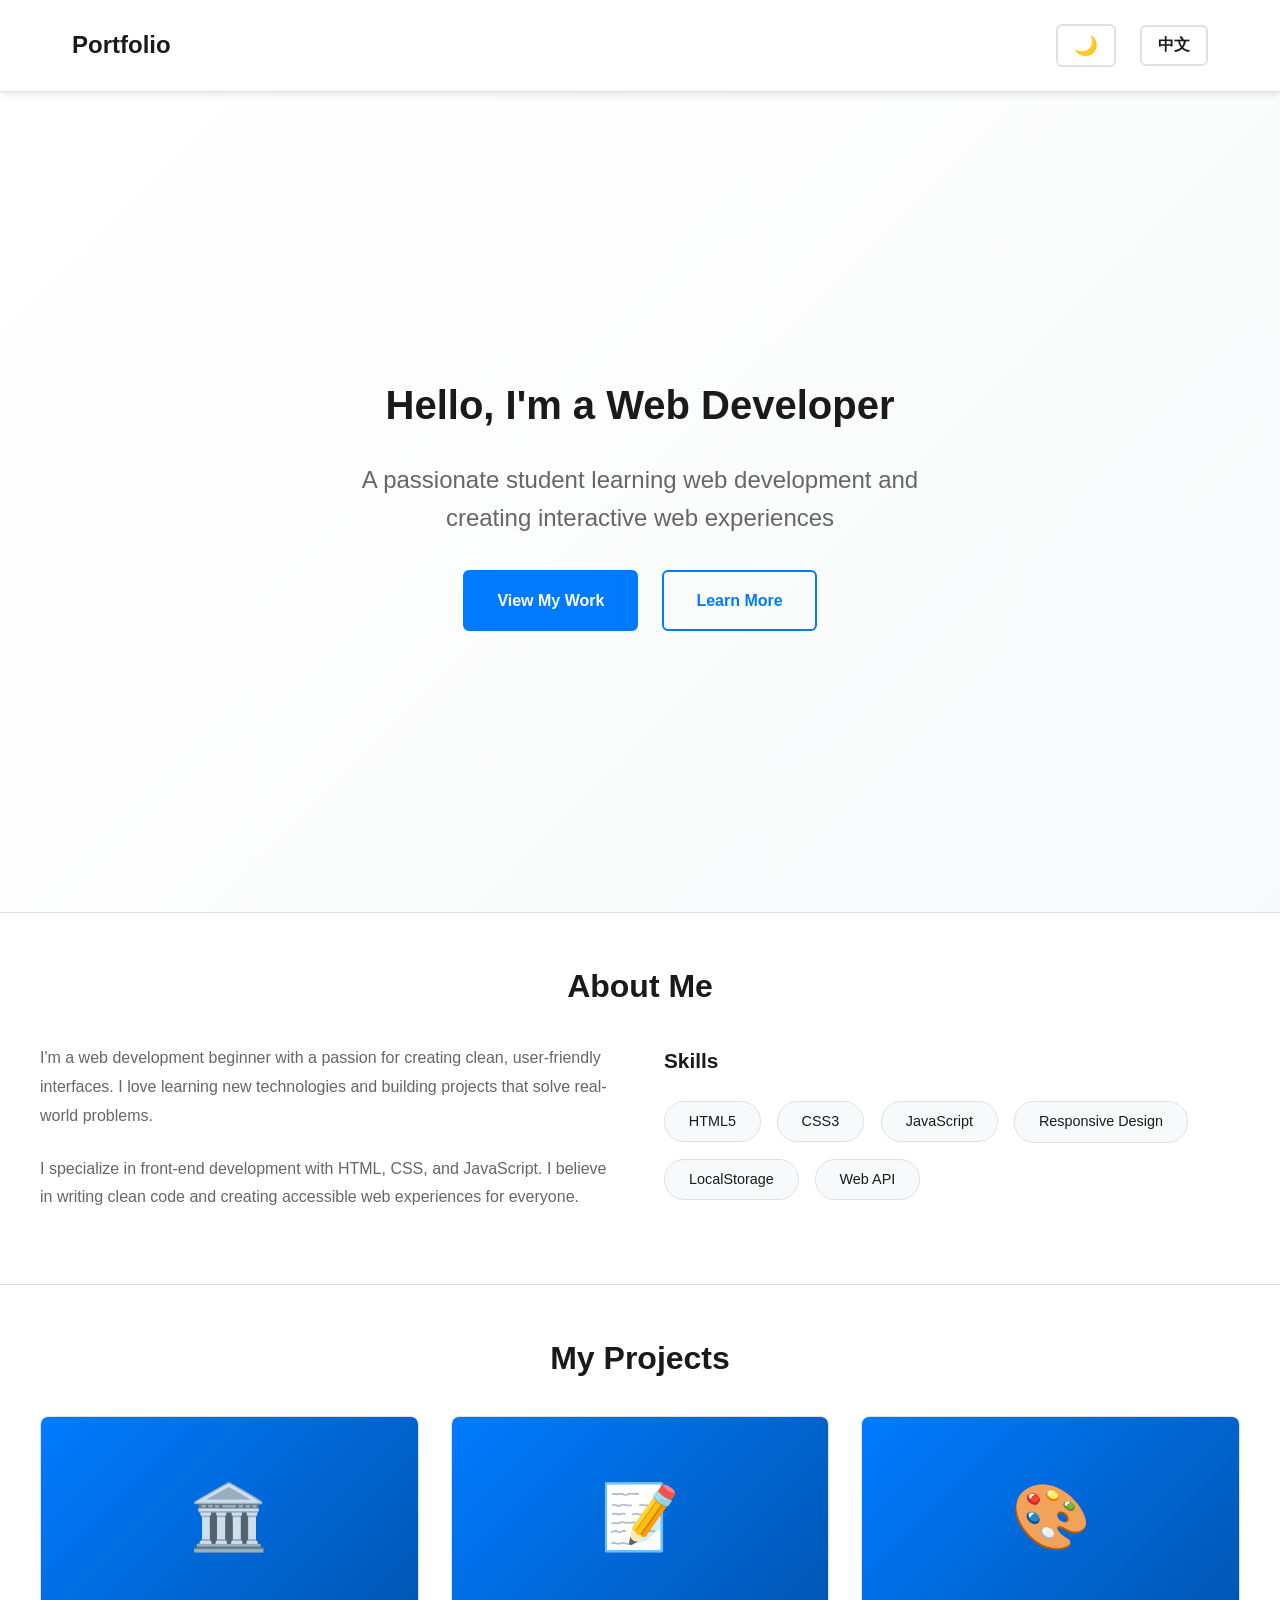
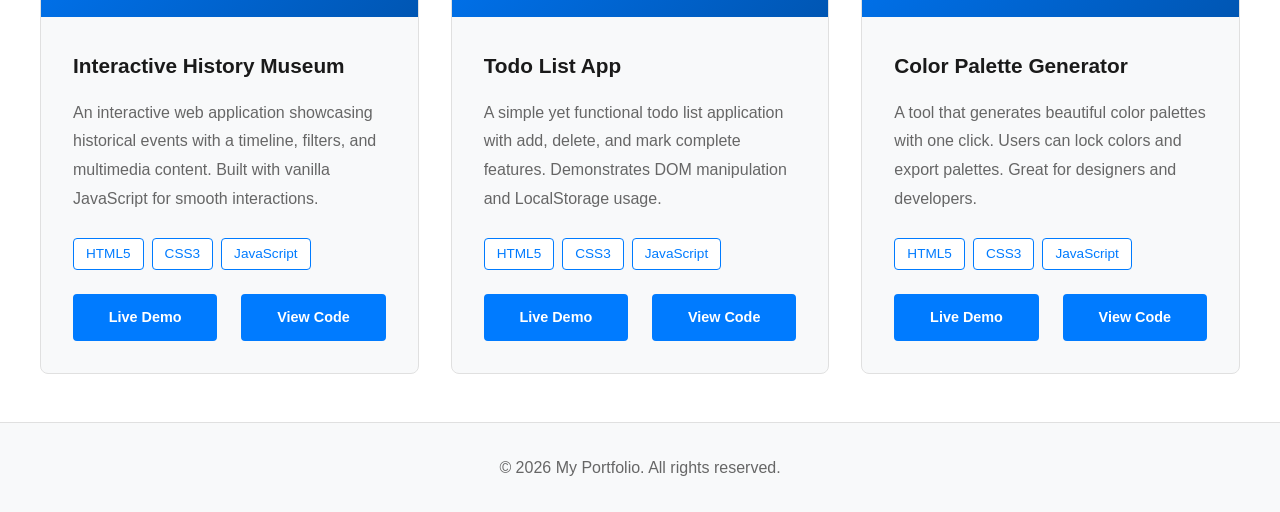
==== index.html @ 916e052d "Replace 'Get In Touch' with 'Learn More' and update copyright year" ====
<!DOCTYPE html>
<html lang="en">
<head>
    <meta charset="UTF-8">
    <meta name="viewport" content="width=device-width, initial-scale=1.0">
    <title>My Portfolio</title>
    <link rel="stylesheet" href="style.css">
</head>
<body>
    <!-- Navigation Bar -->
    <nav class="navbar">
        <div class="nav-container">
            <div class="nav-logo">
                <a href="#home">Portfolio</a>
            </div>
            <div class="nav-controls">
                <button class="theme-toggle" id="themeToggle" aria-label="Toggle theme">
                    <span class="theme-icon">🌙</span>
                </button>
                <button class="language-toggle" id="languageToggle" aria-label="Toggle language">
                    <span class="lang-text">中文</span>
                </button>
            </div>
        </div>
    </nav>

    <!-- Main Content -->
    <main>
        <!-- Hero Section -->
        <section id="home" class="hero">
            <div class="hero-content">
                <h1 data-en="Hello, I'm a Web Developer" data-zh="你好，我是網頁開發者">Hello, I'm a Web Developer</h1>
                <p data-en="A passionate student learning web development and creating interactive web experiences" data-zh="一位熱情的學生，正在學習網頁開發並創建互動式網站體驗">A passionate student learning web development and creating interactive web experiences</p>
                <div class="cta-buttons">
                    <a href="#projects" class="btn btn-primary" data-en="View My Work" data-zh="查看我的作品">View My Work</a>
                    <a href="#about" class="btn btn-secondary" data-en="Learn More" data-zh="了解更多">Learn More</a>
                </div>
            </div>
        </section>

        <!-- About Me Section -->
        <section id="about" class="section about">
            <div class="container">
                <h2 data-en="About Me" data-zh="關於我">About Me</h2>
                <div class="about-content">
                    <div class="about-text">
                        <p data-en="I'm a web development beginner with a passion for creating clean, user-friendly interfaces. I love learning new technologies and building projects that solve real-world problems." data-zh="我是一位網頁開發初學者，對創建簡潔、用戶友好的界面充滿熱情。我喜歡學習新技術並構建解決現實問題的項目。">I'm a web development beginner with a passion for creating clean, user-friendly interfaces. I love learning new technologies and building projects that solve real-world problems.</p>
                        <p data-en="I specialize in front-end development with HTML, CSS, and JavaScript. I believe in writing clean code and creating accessible web experiences for everyone." data-zh="我專門從事 HTML、CSS 和 JavaScript 的前端開發。我相信編寫簡潔的代碼並為每個人創建可訪問的網絡體驗。">I specialize in front-end development with HTML, CSS, and JavaScript. I believe in writing clean code and creating accessible web experiences for everyone.</p>
                    </div>
                    <div class="skills">
                        <h3 data-en="Skills" data-zh="技能">Skills</h3>
                        <div class="skill-list">
                            <span class="skill-tag">HTML5</span>
                            <span class="skill-tag">CSS3</span>
                            <span class="skill-tag">JavaScript</span>
                            <span class="skill-tag">Responsive Design</span>
                            <span class="skill-tag">LocalStorage</span>
                            <span class="skill-tag">Web API</span>
                        </div>
                    </div>
                </div>
            </div>
        </section>

        <!-- Projects Section -->
        <section id="projects" class="section projects">
            <div class="container">
                <h2 data-en="My Projects" data-zh="我的項目">My Projects</h2>
                <div class="projects-grid">
                    <!-- Project 1 -->
                    <div class="project-card">
                        <div class="project-image">
                            <div class="placeholder-image">🏛️</div>
                        </div>
                        <div class="project-info">
                            <h3 data-en="Interactive History Museum" data-zh="互動歷史博物館">Interactive History Museum</h3>
                            <p data-en="An interactive web application showcasing historical events with a timeline, filters, and multimedia content. Built with vanilla JavaScript for smooth interactions." data-zh="一個互動式網絡應用程序，展示歷史事件、時間軸、過濾器和多媒體內容。使用原生 JavaScript 構建以實現流暢的交互。">An interactive web application showcasing historical events with a timeline, filters, and multimedia content. Built with vanilla JavaScript for smooth interactions.</p>
                            <div class="project-tech">
                                <span>HTML5</span>
                                <span>CSS3</span>
                                <span>JavaScript</span>
                            </div>
                            <div class="project-links">
                                <a href="#" class="project-link" data-en="Live Demo" data-zh="實時演示">Live Demo</a>
                                <a href="#" class="project-link" data-en="View Code" data-zh="查看代碼">View Code</a>
                            </div>
                        </div>
                    </div>

                    <!-- Project 2 -->
                    <div class="project-card">
                        <div class="project-image">
                            <div class="placeholder-image">📝</div>
                        </div>
                        <div class="project-info">
                            <h3 data-en="Todo List App" data-zh="待辦清單應用">Todo List App</h3>
                            <p data-en="A simple yet functional todo list application with add, delete, and mark complete features. Demonstrates DOM manipulation and LocalStorage usage." data-zh="一個簡單但功能齊全的待辦清單應用程序，具有添加、刪除和標記完成功能。展示 DOM 操作和 LocalStorage 的使用。">A simple yet functional todo list application with add, delete, and mark complete features. Demonstrates DOM manipulation and LocalStorage usage.</p>
                            <div class="project-tech">
                                <span>HTML5</span>
                                <span>CSS3</span>
                                <span>JavaScript</span>
                            </div>
                            <div class="project-links">
                                <a href="#" class="project-link" data-en="Live Demo" data-zh="實時演示">Live Demo</a>
                                <a href="#" class="project-link" data-en="View Code" data-zh="查看代碼">View Code</a>
                            </div>
                        </div>
                    </div>

                    <!-- Project 3 -->
                    <div class="project-card">
                        <div class="project-image">
                            <div class="placeholder-image">🎨</div>
                        </div>
                        <div class="project-info">
                            <h3 data-en="Color Palette Generator" data-zh="配色調色板生成器">Color Palette Generator</h3>
                            <p data-en="A tool that generates beautiful color palettes with one click. Users can lock colors and export palettes. Great for designers and developers." data-zh="一款一鍵生成美麗配色調色板的工具。用戶可以鎖定顏色並導出調色板。適合設計師和開發人員使用。">A tool that generates beautiful color palettes with one click. Users can lock colors and export palettes. Great for designers and developers.</p>
                            <div class="project-tech">
                                <span>HTML5</span>
                                <span>CSS3</span>
                                <span>JavaScript</span>
                            </div>
                            <div class="project-links">
                                <a href="#" class="project-link" data-en="Live Demo" data-zh="實時演示">Live Demo</a>
                                <a href="#" class="project-link" data-en="View Code" data-zh="查看代碼">View Code</a>
                            </div>
                        </div>
                    </div>
                </div>
            </div>
        </section>
    </main>

    <!-- Footer -->
    <footer class="footer">
        <div class="container">
            <p id="copyright" data-en="© 2026 My Portfolio. All rights reserved." data-zh="© 2026 我的作品集。版權所有。">© 2026 My Portfolio. All rights reserved.</p>
        </div>
    </footer>

    <script src="script.js"></script>
</body>
</html>
---- style.css ----
/* ===========================
   CSS Variables & Root Styling
   =========================== */

:root {
    /* Light Theme Colors */
    --bg-color: #ffffff;
    --text-color: #1a1a1a;
    --text-secondary: #666666;
    --border-color: #e0e0e0;
    --accent-color: #007bff;
    --accent-hover: #0056b3;
    --card-bg: #f8f9fa;
    --shadow: 0 2px 8px rgba(0, 0, 0, 0.1);
    
    /* Spacing */
    --spacing-xs: 0.5rem;
    --spacing-sm: 1rem;
    --spacing-md: 1.5rem;
    --spacing-lg: 2rem;
    --spacing-xl: 3rem;
    
    /* Typography */
    --font-family: 'Segoe UI', Tahoma, Geneva, Verdana, sans-serif;
    --font-size-base: 1rem;
    --font-size-large: 1.5rem;
    --font-size-xl: 2.5rem;
    
    /* Transitions */
    --transition: all 0.3s ease;
}

/* Dark Theme */
body.dark-theme {
    --bg-color: #1a1a1a;
    --text-color: #ffffff;
    --text-secondary: #b0b0b0;
    --border-color: #333333;
    --card-bg: #2d2d2d;
    --shadow: 0 2px 8px rgba(0, 0, 0, 0.3);
}

/* ===========================
   Global Styles
   =========================== */

* {
    margin: 0;
    padding: 0;
    box-sizing: border-box;
}

html {
    scroll-behavior: smooth;
}

body {
    font-family: var(--font-family);
    background-color: var(--bg-color);
    color: var(--text-color);
    line-height: 1.6;
    transition: var(--transition);
}

/* ===========================
   Navigation Bar
   =========================== */

.navbar {
    position: sticky;
    top: 0;
    background-color: var(--bg-color);
    border-bottom: 1px solid var(--border-color);
    z-index: 1000;
    transition: var(--transition);
    box-shadow: var(--shadow);
}

.nav-container {
    max-width: 1200px;
    margin: 0 auto;
    padding: var(--spacing-md) var(--spacing-lg);
    display: flex;
    justify-content: space-between;
    align-items: center;
}

.nav-logo a {
    font-size: var(--font-size-large);
    font-weight: 700;
    color: var(--text-color);
    text-decoration: none;
    transition: var(--transition);
}

.nav-logo a:hover {
    color: var(--accent-color);
}

.nav-controls {
    display: flex;
    gap: var(--spacing-md);
    align-items: center;
}

.theme-toggle,
.language-toggle {
    background: none;
    border: 2px solid var(--border-color);
    color: var(--text-color);
    padding: var(--spacing-xs) var(--spacing-sm);
    border-radius: 6px;
    cursor: pointer;
    font-size: 1.2rem;
    transition: var(--transition);
    display: flex;
    align-items: center;
    justify-content: center;
}

.theme-toggle:hover,
.language-toggle:hover {
    background-color: var(--card-bg);
    border-color: var(--accent-color);
}

.lang-text {
    font-size: var(--font-size-base);
    font-weight: 600;
}

/* ===========================
   Hero Section
   =========================== */

.hero {
    min-height: calc(100vh - 80px);
    display: flex;
    align-items: center;
    justify-content: center;
    padding: var(--spacing-xl);
    text-align: center;
    background: linear-gradient(135deg, var(--bg-color) 0%, var(--card-bg) 100%);
}

.hero-content h1 {
    font-size: var(--font-size-xl);
    margin-bottom: var(--spacing-md);
    color: var(--text-color);
}

.hero-content p {
    font-size: var(--font-size-large);
    color: var(--text-secondary);
    margin-bottom: var(--spacing-lg);
    max-width: 600px;
    margin-left: auto;
    margin-right: auto;
}

.cta-buttons {
    display: flex;
    gap: var(--spacing-md);
    justify-content: center;
    flex-wrap: wrap;
}

/* ===========================
   Buttons
   =========================== */

.btn {
    padding: var(--spacing-sm) var(--spacing-lg);
    border: 2px solid var(--accent-color);
    border-radius: 6px;
    font-size: var(--font-size-base);
    font-weight: 600;
    text-decoration: none;
    cursor: pointer;
    transition: var(--transition);
    display: inline-block;
    text-align: center;
}

.btn-primary {
    background-color: var(--accent-color);
    color: white;
}

.btn-primary:hover {
    background-color: var(--accent-hover);
    border-color: var(--accent-hover);
    transform: translateY(-2px);
    box-shadow: var(--shadow);
}

.btn-secondary {
    background-color: transparent;
    color: var(--accent-color);
}

.btn-secondary:hover {
    background-color: var(--accent-color);
    color: white;
    transform: translateY(-2px);
    box-shadow: var(--shadow);
}

/* ===========================
   Sections & Container
   =========================== */

.section {
    padding: var(--spacing-xl) var(--spacing-lg);
    border-top: 1px solid var(--border-color);
}

.container {
    max-width: 1200px;
    margin: 0 auto;
}

.section h2 {
    font-size: 2rem;
    margin-bottom: var(--spacing-lg);
    text-align: center;
    color: var(--text-color);
}

/* ===========================
   About Section
   =========================== */

.about-content {
    display: grid;
    grid-template-columns: 1fr 1fr;
    gap: var(--spacing-xl);
    align-items: start;
}

.about-text p {
    color: var(--text-secondary);
    margin-bottom: var(--spacing-md);
    line-height: 1.8;
}

.skills h3 {
    font-size: 1.3rem;
    margin-bottom: var(--spacing-md);
    color: var(--text-color);
}

.skill-list {
    display: flex;
    flex-wrap: wrap;
    gap: var(--spacing-sm);
}

.skill-tag {
    background-color: var(--card-bg);
    color: var(--text-color);
    padding: var(--spacing-xs) var(--spacing-md);
    border-radius: 20px;
    border: 1px solid var(--border-color);
    font-size: 0.9rem;
    font-weight: 500;
    transition: var(--transition);
}

.skill-tag:hover {
    background-color: var(--accent-color);
    color: white;
    border-color: var(--accent-color);
}

/* ===========================
   Projects Section
   =========================== */

.projects-grid {
    display: grid;
    grid-template-columns: repeat(auto-fit, minmax(300px, 1fr));
    gap: var(--spacing-lg);
}

.project-card {
    background-color: var(--card-bg);
    border: 1px solid var(--border-color);
    border-radius: 8px;
    overflow: hidden;
    transition: var(--transition);
    display: flex;
    flex-direction: column;
    height: 100%;
}

.project-card:hover {
    transform: translateY(-8px);
    box-shadow: var(--shadow);
    border-color: var(--accent-color);
}

.project-image {
    width: 100%;
    height: 200px;
    background: linear-gradient(135deg, var(--accent-color) 0%, var(--accent-hover) 100%);
    display: flex;
    align-items: center;
    justify-content: center;
}

.placeholder-image {
    font-size: 4rem;
}

.project-info {
    padding: var(--spacing-lg);
    display: flex;
    flex-direction: column;
    flex: 1;
}

.project-info h3 {
    font-size: 1.3rem;
    margin-bottom: var(--spacing-sm);
    color: var(--text-color);
}

.project-info p {
    color: var(--text-secondary);
    margin-bottom: var(--spacing-md);
    flex: 1;
    line-height: 1.8;
}

.project-tech {
    display: flex;
    gap: var(--spacing-xs);
    margin-bottom: var(--spacing-md);
    flex-wrap: wrap;
}

.project-tech span {
    background-color: var(--bg-color);
    color: var(--accent-color);
    padding: 4px 12px;
    border-radius: 4px;
    font-size: 0.85rem;
    border: 1px solid var(--accent-color);
}

.project-links {
    display: flex;
    gap: var(--spacing-md);
    margin-top: auto;
}

.project-link {
    flex: 1;
    padding: 10px;
    text-align: center;
    background-color: var(--accent-color);
    color: white;
    text-decoration: none;
    border-radius: 4px;
    font-size: 0.9rem;
    font-weight: 600;
    transition: var(--transition);
    border: 2px solid var(--accent-color);
}

.project-link:hover {
    background-color: var(--accent-hover);
    border-color: var(--accent-hover);
}

/* ===========================
   Contact Section
   =========================== */

.contact-intro {
    text-align: center;
    color: var(--text-secondary);
    margin-bottom: var(--spacing-lg);
    font-size: 1.1rem;
}

.contact-form {
    max-width: 600px;
    margin: 0 auto var(--spacing-xl);
    background-color: var(--card-bg);
    padding: var(--spacing-lg);
    border-radius: 8px;
    border: 1px solid var(--border-color);
}

.form-group {
    margin-bottom: var(--spacing-md);
}

.form-group label {
    display: block;
    margin-bottom: var(--spacing-xs);
    font-weight: 600;
    color: var(--text-color);
}

.form-group input,
.form-group textarea {
    width: 100%;
    padding: var(--spacing-sm);
    border: 1px solid var(--border-color);
    border-radius: 4px;
    background-color: var(--bg-color);
    color: var(--text-color);
    font-family: var(--font-family);
    font-size: var(--font-size-base);
    transition: var(--transition);
}

.form-group input:focus,
.form-group textarea:focus {
    outline: none;
    border-color: var(--accent-color);
    box-shadow: 0 0 0 3px rgba(0, 123, 255, 0.25);
}

.contact-form button {
    width: 100%;
}

.social-links {
    text-align: center;
    margin-top: var(--spacing-lg);
}

.social-links p {
    color: var(--text-secondary);
    margin-bottom: var(--spacing-md);
}

.socials {
    display: flex;
    gap: var(--spacing-md);
    justify-content: center;
    flex-wrap: wrap;
}

.social-link {
    padding: var(--spacing-xs) var(--spacing-md);
    background-color: var(--card-bg);
    color: var(--accent-color);
    text-decoration: none;
    border-radius: 4px;
    border: 2px solid var(--accent-color);
    font-weight: 600;
    transition: var(--transition);
}

.social-link:hover {
    background-color: var(--accent-color);
    color: white;
}

/* ===========================
   Footer
   =========================== */

.footer {
    background-color: var(--card-bg);
    border-top: 1px solid var(--border-color);
    padding: var(--spacing-lg);
    text-align: center;
    color: var(--text-secondary);
}

/* ===========================
   Responsive Design
   =========================== */

@media (max-width: 768px) {
    .nav-container {
        padding: var(--spacing-md);
    }

    .hero-content h1 {
        font-size: 2rem;
    }

    .hero-content p {
        font-size: 1.1rem;
    }

    .about-content {
        grid-template-columns: 1fr;
        gap: var(--spacing-lg);
    }

    .cta-buttons {
        flex-direction: column;
        align-items: center;
    }

    .cta-buttons a {
        width: 100%;
        max-width: 300px;
    }

    .project-links {
        flex-direction: column;
    }

    .socials {
        gap: var(--spacing-sm);
    }

    .section h2 {
        font-size: 1.8rem;
    }
}

@media (max-width: 480px) {
    :root {
        --spacing-lg: 1.5rem;
        --spacing-xl: 2rem;
        --font-size-xl: 1.8rem;
    }

    .nav-container {
        flex-wrap: wrap;
        gap: var(--spacing-md);
    }

    .nav-logo {
        width: 100%;
    }

    .nav-controls {
        width: 100%;
        justify-content: space-between;
    }

    .hero {
        min-height: auto;
        padding: var(--spacing-lg) var(--spacing-md);
    }

    .hero-content h1 {
        font-size: 1.5rem;
    }

    .skill-list {
        justify-content: center;
    }

    .projects-grid {
        grid-template-columns: 1fr;
    }

    .contact-form {
        padding: var(--spacing-md);
    }
}

/* ===========================
   Animations
   =========================== */

@keyframes fadeIn {
    from {
        opacity: 0;
        transform: translateY(20px);
    }
    to {
        opacity: 1;
        transform: translateY(0);
    }
}

.project-card,
.skill-tag {
    animation: fadeIn 0.5s ease forwards;
}

.project-card:nth-child(1) { animation-delay: 0.1s; }
.project-card:nth-child(2) { animation-delay: 0.2s; }
.project-card:nth-child(3) { animation-delay: 0.3s; }
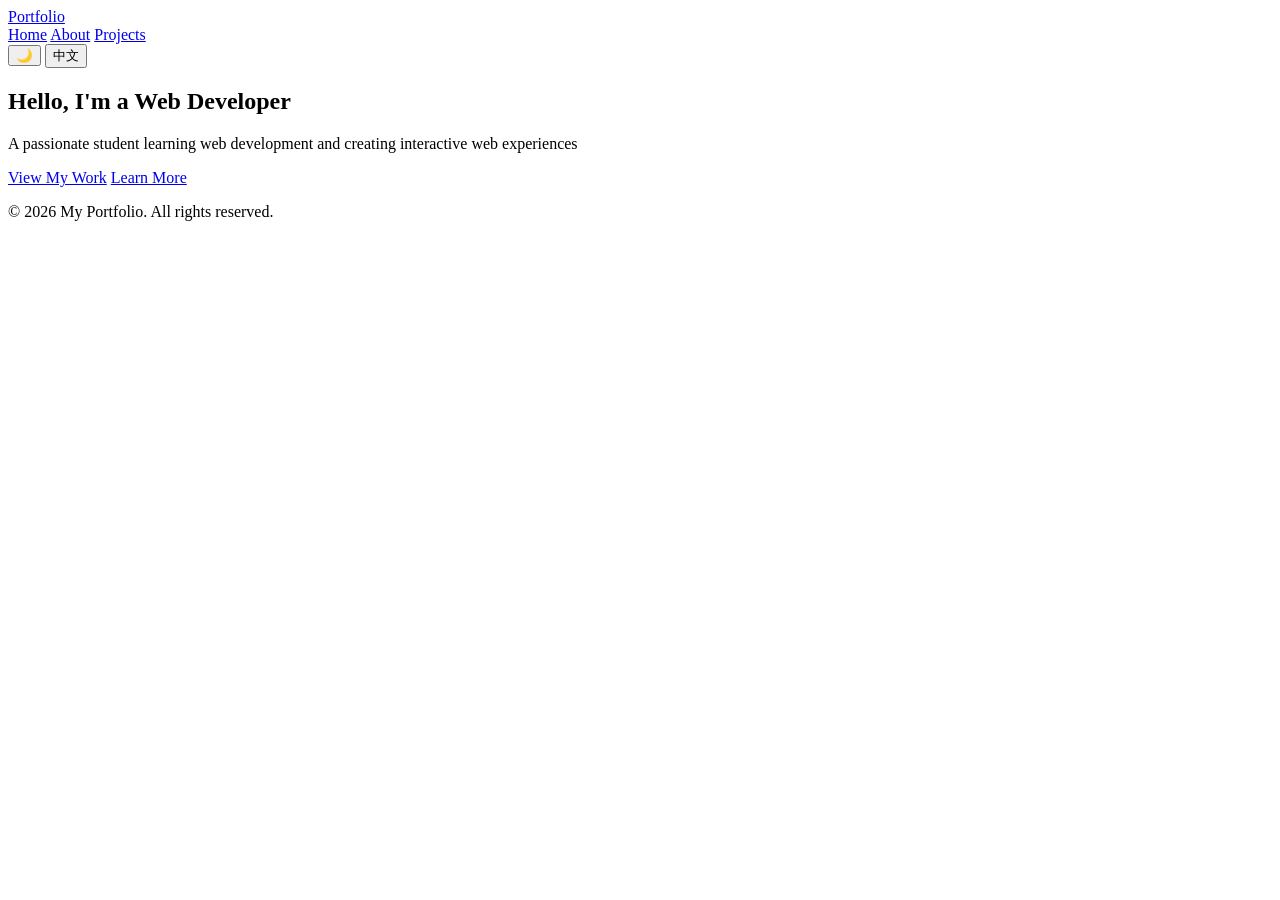
==== commit 6a6183f4: "Rename index_Version3.html to index.html" ====
--- a/index.html
+++ b/index.html
@@ -3,7 +3,7 @@
 <head>
     <meta charset="UTF-8">
     <meta name="viewport" content="width=device-width, initial-scale=1.0">
-    <title>My Portfolio</title>
+    <title>My Portfolio - Home</title>
     <link rel="stylesheet" href="style.css">
 </head>
 <body>
@@ -11,13 +11,18 @@
     <nav class="navbar">
         <div class="nav-container">
             <div class="nav-logo">
-                <a href="#home">Portfolio</a>
+                <a href="index.html">Portfolio</a>
+            </div>
+            <div class="nav-menu">
+                <a href="index.html" class="nav-link active" data-en="Home" data-zh="首頁">Home</a>
+                <a href="about.html" class="nav-link" data-en="About" data-zh="關於我">About</a>
+                <a href="projects.html" class="nav-link" data-en="Projects" data-zh="項目">Projects</a>
             </div>
             <div class="nav-controls">
-                <button class="theme-toggle" id="themeToggle" aria-label="Toggle theme">
+                <button class="theme-toggle" id="themeToggle" aria-label="Toggle theme" type="button">
                     <span class="theme-icon">🌙</span>
                 </button>
-                <button class="language-toggle" id="languageToggle" aria-label="Toggle language">
+                <button class="language-toggle" id="languageToggle" aria-label="Toggle language" type="button">
                     <span class="lang-text">中文</span>
                 </button>
             </div>
@@ -32,100 +37,8 @@
                 <h1 data-en="Hello, I'm a Web Developer" data-zh="你好，我是網頁開發者">Hello, I'm a Web Developer</h1>
                 <p data-en="A passionate student learning web development and creating interactive web experiences" data-zh="一位熱情的學生，正在學習網頁開發並創建互動式網站體驗">A passionate student learning web development and creating interactive web experiences</p>
                 <div class="cta-buttons">
-                    <a href="#projects" class="btn btn-primary" data-en="View My Work" data-zh="查看我的作品">View My Work</a>
-                    <a href="#about" class="btn btn-secondary" data-en="Learn More" data-zh="了解更多">Learn More</a>
-                </div>
-            </div>
-        </section>
-
-        <!-- About Me Section -->
-        <section id="about" class="section about">
-            <div class="container">
-                <h2 data-en="About Me" data-zh="關於我">About Me</h2>
-                <div class="about-content">
-                    <div class="about-text">
-                        <p data-en="I'm a web development beginner with a passion for creating clean, user-friendly interfaces. I love learning new technologies and building projects that solve real-world problems." data-zh="我是一位網頁開發初學者，對創建簡潔、用戶友好的界面充滿熱情。我喜歡學習新技術並構建解決現實問題的項目。">I'm a web development beginner with a passion for creating clean, user-friendly interfaces. I love learning new technologies and building projects that solve real-world problems.</p>
-                        <p data-en="I specialize in front-end development with HTML, CSS, and JavaScript. I believe in writing clean code and creating accessible web experiences for everyone." data-zh="我專門從事 HTML、CSS 和 JavaScript 的前端開發。我相信編寫簡潔的代碼並為每個人創建可訪問的網絡體驗。">I specialize in front-end development with HTML, CSS, and JavaScript. I believe in writing clean code and creating accessible web experiences for everyone.</p>
-                    </div>
-                    <div class="skills">
-                        <h3 data-en="Skills" data-zh="技能">Skills</h3>
-                        <div class="skill-list">
-                            <span class="skill-tag">HTML5</span>
-                            <span class="skill-tag">CSS3</span>
-                            <span class="skill-tag">JavaScript</span>
-                            <span class="skill-tag">Responsive Design</span>
-                            <span class="skill-tag">LocalStorage</span>
-                            <span class="skill-tag">Web API</span>
-                        </div>
-                    </div>
-                </div>
-            </div>
-        </section>
-
-        <!-- Projects Section -->
-        <section id="projects" class="section projects">
-            <div class="container">
-                <h2 data-en="My Projects" data-zh="我的項目">My Projects</h2>
-                <div class="projects-grid">
-                    <!-- Project 1 -->
-                    <div class="project-card">
-                        <div class="project-image">
-                            <div class="placeholder-image">🏛️</div>
-                        </div>
-                        <div class="project-info">
-                            <h3 data-en="Interactive History Museum" data-zh="互動歷史博物館">Interactive History Museum</h3>
-                            <p data-en="An interactive web application showcasing historical events with a timeline, filters, and multimedia content. Built with vanilla JavaScript for smooth interactions." data-zh="一個互動式網絡應用程序，展示歷史事件、時間軸、過濾器和多媒體內容。使用原生 JavaScript 構建以實現流暢的交互。">An interactive web application showcasing historical events with a timeline, filters, and multimedia content. Built with vanilla JavaScript for smooth interactions.</p>
-                            <div class="project-tech">
-                                <span>HTML5</span>
-                                <span>CSS3</span>
-                                <span>JavaScript</span>
-                            </div>
-                            <div class="project-links">
-                                <a href="#" class="project-link" data-en="Live Demo" data-zh="實時演示">Live Demo</a>
-                                <a href="#" class="project-link" data-en="View Code" data-zh="查看代碼">View Code</a>
-                            </div>
-                        </div>
-                    </div>
-
-                    <!-- Project 2 -->
-                    <div class="project-card">
-                        <div class="project-image">
-                            <div class="placeholder-image">📝</div>
-                        </div>
-                        <div class="project-info">
-                            <h3 data-en="Todo List App" data-zh="待辦清單應用">Todo List App</h3>
-                            <p data-en="A simple yet functional todo list application with add, delete, and mark complete features. Demonstrates DOM manipulation and LocalStorage usage." data-zh="一個簡單但功能齊全的待辦清單應用程序，具有添加、刪除和標記完成功能。展示 DOM 操作和 LocalStorage 的使用。">A simple yet functional todo list application with add, delete, and mark complete features. Demonstrates DOM manipulation and LocalStorage usage.</p>
-                            <div class="project-tech">
-                                <span>HTML5</span>
-                                <span>CSS3</span>
-                                <span>JavaScript</span>
-                            </div>
-                            <div class="project-links">
-                                <a href="#" class="project-link" data-en="Live Demo" data-zh="實時演示">Live Demo</a>
-                                <a href="#" class="project-link" data-en="View Code" data-zh="查看代碼">View Code</a>
-                            </div>
-                        </div>
-                    </div>
-
-                    <!-- Project 3 -->
-                    <div class="project-card">
-                        <div class="project-image">
-                            <div class="placeholder-image">🎨</div>
-                        </div>
-                        <div class="project-info">
-                            <h3 data-en="Color Palette Generator" data-zh="配色調色板生成器">Color Palette Generator</h3>
-                            <p data-en="A tool that generates beautiful color palettes with one click. Users can lock colors and export palettes. Great for designers and developers." data-zh="一款一鍵生成美麗配色調色板的工具。用戶可以鎖定顏色並導出調色板。適合設計師和開發人員使用。">A tool that generates beautiful color palettes with one click. Users can lock colors and export palettes. Great for designers and developers.</p>
-                            <div class="project-tech">
-                                <span>HTML5</span>
-                                <span>CSS3</span>
-                                <span>JavaScript</span>
-                            </div>
-                            <div class="project-links">
-                                <a href="#" class="project-link" data-en="Live Demo" data-zh="實時演示">Live Demo</a>
-                                <a href="#" class="project-link" data-en="View Code" data-zh="查看代碼">View Code</a>
-                            </div>
-                        </div>
-                    </div>
+                    <a href="projects.html" class="btn btn-primary" data-en="View My Work" data-zh="查看我的作品">View My Work</a>
+                    <a href="about.html" class="btn btn-secondary" data-en="Learn More" data-zh="了解更多">Learn More</a>
                 </div>
             </div>
         </section>
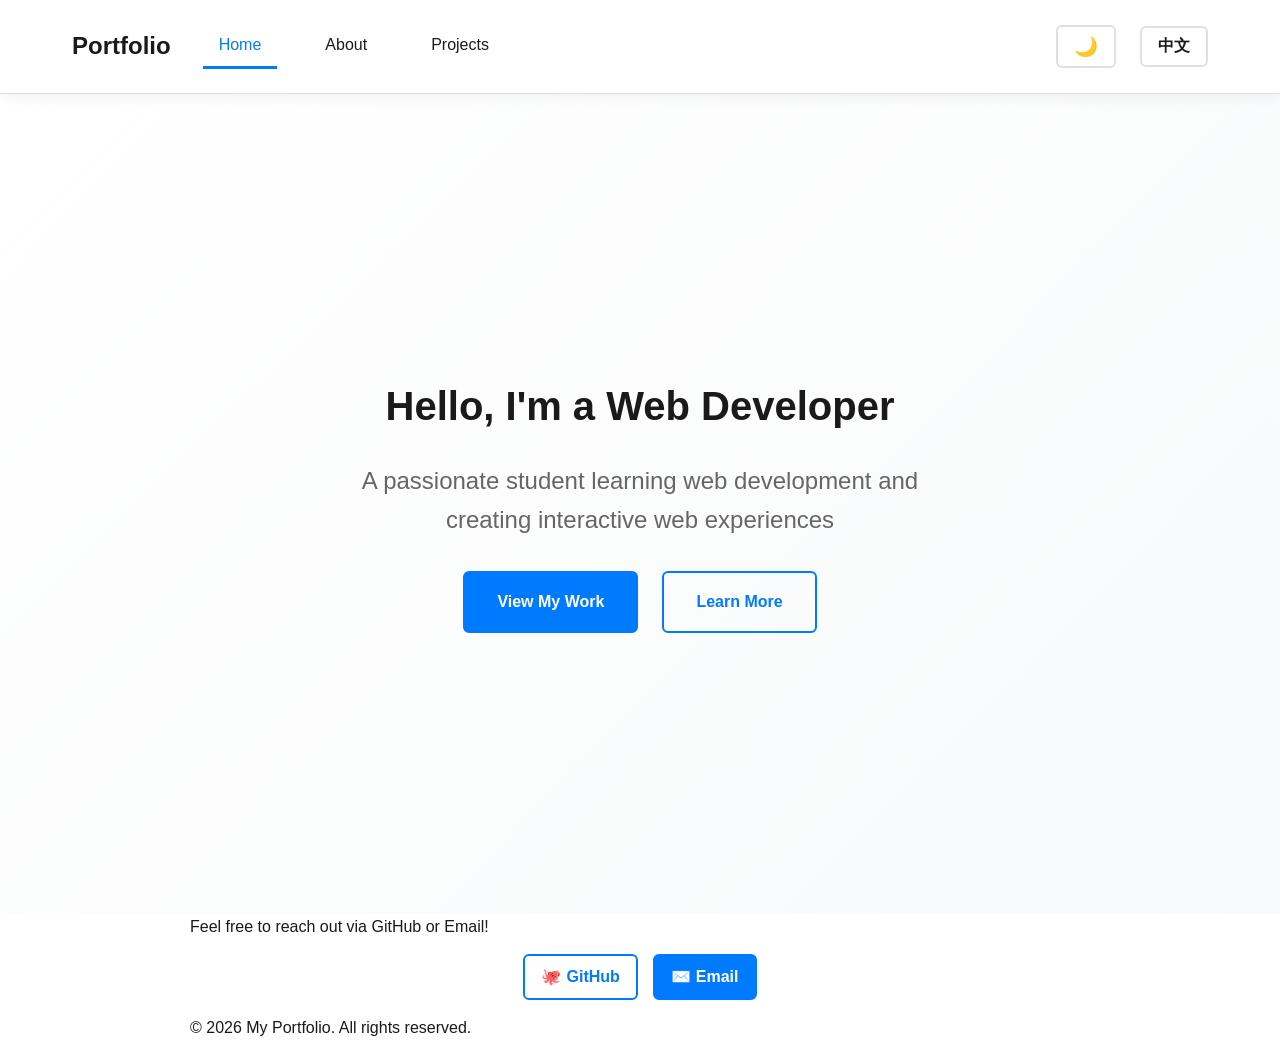
==== commit 2a1ec11a: "Update index.html" ====
--- a/index.html
+++ b/index.html
@@ -44,12 +44,23 @@
         </section>
     </main>
 
-    <!-- Footer -->
-    <footer class="footer">
-        <div class="container">
-            <p id="copyright" data-en="© 2026 My Portfolio. All rights reserved." data-zh="© 2026 我的作品集。版權所有。">© 2026 My Portfolio. All rights reserved.</p>
-        </div>
-    </footer>
+  <footer class="footer">
+            <div class="container">
+                <p data-en="Feel free to reach out via GitHub or Email!" data-zh="喜歡我的作品嗎？歡迎透過 GitHub 或 Email 聯絡我！">喜歡我的作品嗎？歡迎透過 GitHub 或 Email 聯絡我！</p>
+                
+                <div class="footer-links" style="display: flex; justify-content: center; gap: 15px; margin: 15px 0;">
+                    <a href="https://github.com/054660-108319-oss" target="_blank" class="btn btn-secondary" style="padding: 8px 16px; text-decoration: none; display: inline-flex; align-items: center; gap: 5px;">
+                        <span>🐙</span> GitHub
+                    </a>
+                    
+                    <a href="mailto:YourEmail@example.com" class="btn btn-primary" style="padding: 8px 16px; text-decoration: none; display: inline-flex; align-items: center; gap: 5px;">
+                        <span>✉️</span> Email
+                    </a>
+                </div>
+
+                <p id="copyright" data-en="© 2026 My Portfolio. All rights reserved." data-zh="© 2026 我的作品集。版權所有">© 2026 我的作品集。版權所有</p>
+            </div>
+        </footer>
 
     <script src="script.js"></script>
 </body>
--- a/style.css
+++ b/style.css
@@ -0,0 +1,396 @@
+/* ===========================
+   CSS Variables & Root Styling
+   =========================== */
+
+:root {
+    /* Light Theme Colors */
+    --bg-color: #ffffff;
+    --text-color: #1a1a1a;
+    --text-secondary: #666666;
+    --border-color: #e0e0e0;
+    --accent-color: #007bff;
+    --accent-hover: #0056b3;
+    --card-bg: #f8f9fa;
+    --shadow: 0 4px 12px rgba(0, 0, 0, 0.05);
+    
+    /* Spacing */
+    --spacing-xs: 0.5rem;
+    --spacing-sm: 1rem;
+    --spacing-md: 1.5rem;
+    --spacing-lg: 2rem;
+    --spacing-xl: 3rem;
+    
+    /* Typography */
+    --font-family: 'Segoe UI', Tahoma, Geneva, Verdana, sans-serif;
+    --font-size-base: 1rem;
+    --font-size-large: 1.5rem;
+    --font-size-xl: 2.5rem;
+    
+    /* Transitions */
+    --transition: all 0.3s ease;
+}
+
+/* Dark Theme */
+body.dark-theme {
+    --bg-color: #1a1a1a;
+    --text-color: #ffffff;
+    --text-secondary: #b0b0b0;
+    --border-color: #333333;
+    --card-bg: #2d2d2d;
+    --shadow: 0 4px 12px rgba(0, 0, 0, 0.25);
+}
+
+/* ===========================
+   Global Styles
+   =========================== */
+
+* {
+    margin: 0;
+    padding: 0;
+    box-sizing: border-box;
+}
+
+html {
+    scroll-behavior: smooth;
+}
+
+body {
+    font-family: var(--font-family);
+    background-color: var(--bg-color);
+    color: var(--text-color);
+    line-height: 1.6;
+    transition: var(--transition);
+}
+
+/* ===========================
+   Navigation Bar
+   =========================== */
+
+.navbar {
+    position: sticky;
+    top: 0;
+    background-color: var(--bg-color);
+    border-bottom: 1px solid var(--border-color);
+    z-index: 1000;
+    transition: var(--transition);
+    box-shadow: var(--shadow);
+}
+
+.nav-container {
+    max-width: 1200px;
+    margin: 0 auto;
+    padding: var(--spacing-md) var(--spacing-lg);
+    display: flex;
+    justify-content: space-between;
+    align-items: center;
+    gap: var(--spacing-lg);
+}
+
+.nav-logo a {
+    font-size: var(--font-size-large);
+    font-weight: 700;
+    color: var(--text-color);
+    text-decoration: none;
+    transition: var(--transition);
+}
+
+.nav-logo a:hover {
+    color: var(--accent-color);
+}
+
+.nav-menu {
+    display: flex;
+    gap: var(--spacing-lg);
+    align-items: center;
+    flex: 1;
+}
+
+.nav-link {
+    color: var(--text-color);
+    text-decoration: none;
+    font-weight: 500;
+    transition: var(--transition);
+    padding: var(--spacing-xs) var(--spacing-sm);
+    border-bottom: 3px solid transparent;
+}
+
+.nav-link:hover, .nav-link.active {
+    color: var(--accent-color);
+    border-bottom-color: var(--accent-color);
+}
+
+.nav-controls {
+    display: flex;
+    gap: var(--spacing-md);
+    align-items: center;
+}
+
+.theme-toggle, .language-toggle {
+    background: none;
+    border: 2px solid var(--border-color);
+    color: var(--text-color);
+    padding: var(--spacing-xs) var(--spacing-sm);
+    border-radius: 6px;
+    cursor: pointer;
+    font-size: 1.2rem;
+    transition: var(--transition);
+    display: flex;
+    align-items: center;
+    justify-content: center;
+}
+
+.theme-toggle:hover, .language-toggle:hover {
+    background-color: var(--card-bg);
+    border-color: var(--accent-color);
+}
+
+.lang-text {
+    font-size: var(--font-size-base);
+    font-weight: 600;
+}
+
+/* ===========================
+   Hero Section (Index.html)
+   =========================== */
+
+.hero {
+    min-height: calc(100vh - 80px);
+    display: flex;
+    align-items: center;
+    justify-content: center;
+    padding: var(--spacing-xl);
+    text-align: center;
+    background: linear-gradient(135deg, var(--bg-color) 0%, var(--card-bg) 100%);
+}
+
+.hero-content h1 {
+    font-size: var(--font-size-xl);
+    margin-bottom: var(--spacing-md);
+}
+
+.hero-content p {
+    font-size: var(--font-size-large);
+    color: var(--text-secondary);
+    margin-bottom: var(--spacing-lg);
+    max-width: 600px;
+    margin-left: auto;
+    margin-right: auto;
+}
+
+.cta-buttons {
+    display: flex;
+    gap: var(--spacing-md);
+    justify-content: center;
+    flex-wrap: wrap;
+}
+
+.btn {
+    padding: var(--spacing-sm) var(--spacing-lg);
+    border: 2px solid var(--accent-color);
+    border-radius: 6px;
+    font-size: var(--font-size-base);
+    font-weight: 600;
+    text-decoration: none;
+    cursor: pointer;
+    transition: var(--transition);
+    display: inline-block;
+}
+
+.btn-primary { background-color: var(--accent-color); color: white; }
+.btn-primary:hover { background-color: var(--accent-hover); border-color: var(--accent-hover); transform: translateY(-2px); }
+.btn-secondary { background-color: transparent; color: var(--accent-color); }
+.btn-secondary:hover { background-color: var(--accent-color); color: white; transform: translateY(-2px); }
+
+/* ===========================
+   Sections & Containers
+   =========================== */
+
+.section {
+    padding: var(--spacing-xl) var(--spacing-lg);
+}
+
+.container {
+    max-width: 900px; /* 縮窄寬度，讓三大主題卡片更有集中感 */
+    margin: 0 auto;
+}
+
+.section h2 {
+    font-size: 2.2rem;
+    margin-bottom: var(--spacing-xl);
+    text-align: center;
+}
+
+/* ==========================================================================\
+   📦 三大主題大卡片核心樣式
+   ========================================================================== */
+
+.theme-card {
+    background-color: var(--card-bg);
+    border: 1px solid var(--border-color);
+    border-radius: 16px;
+    padding: var(--spacing-xl) var(--spacing-lg);
+    margin-bottom: var(--spacing-xl);
+    box-shadow: var(--shadow);
+    transition: transform 0.3s ease, box-shadow 0.3s ease, border-color 0.3s ease;
+}
+
+/* 滑鼠滑入精美微浮起特效 */
+.theme-card:hover {
+    transform: translateY(-5px);
+    border-color: var(--accent-color);
+    box-shadow: 0 12px 24px rgba(0, 0, 0, 0.08);
+}
+
+body.dark-theme .theme-card:hover {
+    box-shadow: 0 12px 24px rgba(0, 0, 0, 0.4);
+}
+
+.theme-card h3 {
+    font-size: 1.6rem;
+    margin-bottom: var(--spacing-md);
+    border-bottom: 2px solid var(--border-color);
+    padding-bottom: var(--spacing-xs);
+    color: var(--text-color);
+}
+
+.theme-card h4 {
+    font-size: 1.2rem;
+    margin-bottom: var(--spacing-sm);
+    color: var(--text-color);
+}
+
+.subtitle {
+    font-size: 1.2rem;
+    color: var(--text-secondary);
+    margin-bottom: var(--spacing-md);
+}
+
+.bio-text p {
+    color: var(--text-secondary);
+    line-height: 1.8;
+}
+
+/* 數據卡片（Stats）排版 */
+.stats-container {
+    display: flex;
+    gap: var(--spacing-md);
+    margin: var(--spacing-md) 0 var(--spacing-lg) 0;
+    flex-wrap: wrap;
+}
+
+.stat-card {
+    background-color: var(--bg-color);
+    border: 1px solid var(--border-color);
+    padding: var(--spacing-md);
+    border-radius: 12px;
+    flex: 1;
+    min-width: 140px;
+    text-align: center;
+    box-shadow: var(--shadow);
+}
+
+.stat-icon { font-size: 1.8rem; margin-bottom: var(--spacing-xs); }
+.stat-number { font-size: 1.6rem; font-weight: bold; color: var(--accent-color); }
+.stat-label { color: var(--text-secondary); font-size: 0.9rem; }
+
+/* 技能分類與標籤 */
+.skill-category-container {
+    margin-bottom: var(--spacing-md);
+}
+.skill-category-container:last-child {
+    margin-bottom: 0;
+}
+
+.skill-list {
+    display: flex;
+    flex-wrap: wrap;
+    gap: var(--spacing-sm);
+    margin-top: var(--spacing-xs);
+}
+
+.skill-tag {
+    background-color: var(--bg-color);
+    color: var(--text-color);
+    padding: var(--spacing-xs) var(--spacing-md);
+    border-radius: 20px;
+    border: 1px solid var(--border-color);
+    font-size: 0.9rem;
+    font-weight: 500;
+    transition: var(--transition);
+}
+
+.skill-tag:hover {
+    background-color: var(--accent-color);
+    color: white;
+    border-color: var(--accent-color);
+}
+
+/* 目標清單排版 */
+.goals-list {
+    display: grid;
+    grid-template-columns: repeat(auto-fit, minmax(220px, 1fr));
+    gap: var(--spacing-md);
+}
+
+.goal-item {
+    display: flex;
+    align-items: center;
+    gap: var(--spacing-md);
+    background-color: var(--bg-color);
+    padding: var(--spacing-md);
+    border-radius: 12px;
+    border: 1px solid var(--border-color);
+}
+
+.goal-icon { font-size: 1.8rem; }
+.goal-item p { color: var(--text-secondary); font-size: 0.95rem; }
+
+/* ===========================
+   Projects Section (projects.html 保留)
+   =========================== */
+
+.projects-grid {
+    display: grid;
+    grid-template-columns: repeat(auto-fit, minmax(300px, 1fr));
+    gap: var(--spacing-lg);
+}
+
+.project-card {
+    background-color: var(--card-bg);
+    border: 1px solid var(--border-color);
+    border-radius: 8px;
+    overflow: hidden;
+    transition: var(--transition);
+    display: flex;
+    flex-direction: column;
+    height: 100%;
+}
+
+.project-card:hover { transform: translateY(-8px); box-shadow: var(--shadow); border-color: var(--accent-color); }
+.project-image { width: 100%; height: 200px; background: linear-gradient(135deg, var(--accent-color) 0%, var(--accent-hover) 100%); display: flex; align-items: center; justify-content: center; }
+.placeholder-image { font-size: 4rem; }
+.project-info { padding: var(--spacing-lg); display: flex; flex-direction: column; flex: 1; }
+.project-info h3 { font-size: 1.3rem; margin-bottom: var(--spacing-sm); }
+.project-info p { color: var(--text-secondary); margin-bottom: var(--spacing-md); flex: 1; line-height: 1.8; }
+.project-tech { display: flex; gap: var(--spacing-xs); flex-wrap: wrap; margin-bottom: var(--spacing-md); }
+.project-tech span { background-color: var(--bg-color); padding: 2px 8px; border-radius: 4px; font-size: 0.8rem; border: 1px solid var(--border-color); }
+.project-links { display: flex; gap: var(--spacing-md); }
+/* ==========================================================================\
+   🔗 修正作品集超連結在深色模式下的紫色問題
+   ========================================================================== */
+
+/* 強制讓作品卡片裡的連結在任何狀態下都維持正確的顏色，絕不變紫色 */
+.project-links a, 
+.project-links a:visited {
+    color: var(--accent-color) !important; /* 使用你的亮藍色變數 */
+    text-decoration: none;
+    font-weight: 600;
+    font-size: 0.95rem;
+    transition: var(--transition);
+}
+
+/* 滑鼠移上去時，變成深一點的藍色，增加互動感 */
+.project-links a:hover {
+    color: var(--accent-hover) !important;
+    text-decoration: underline; /* 加上底線讓使用者知道可以點 */
+}
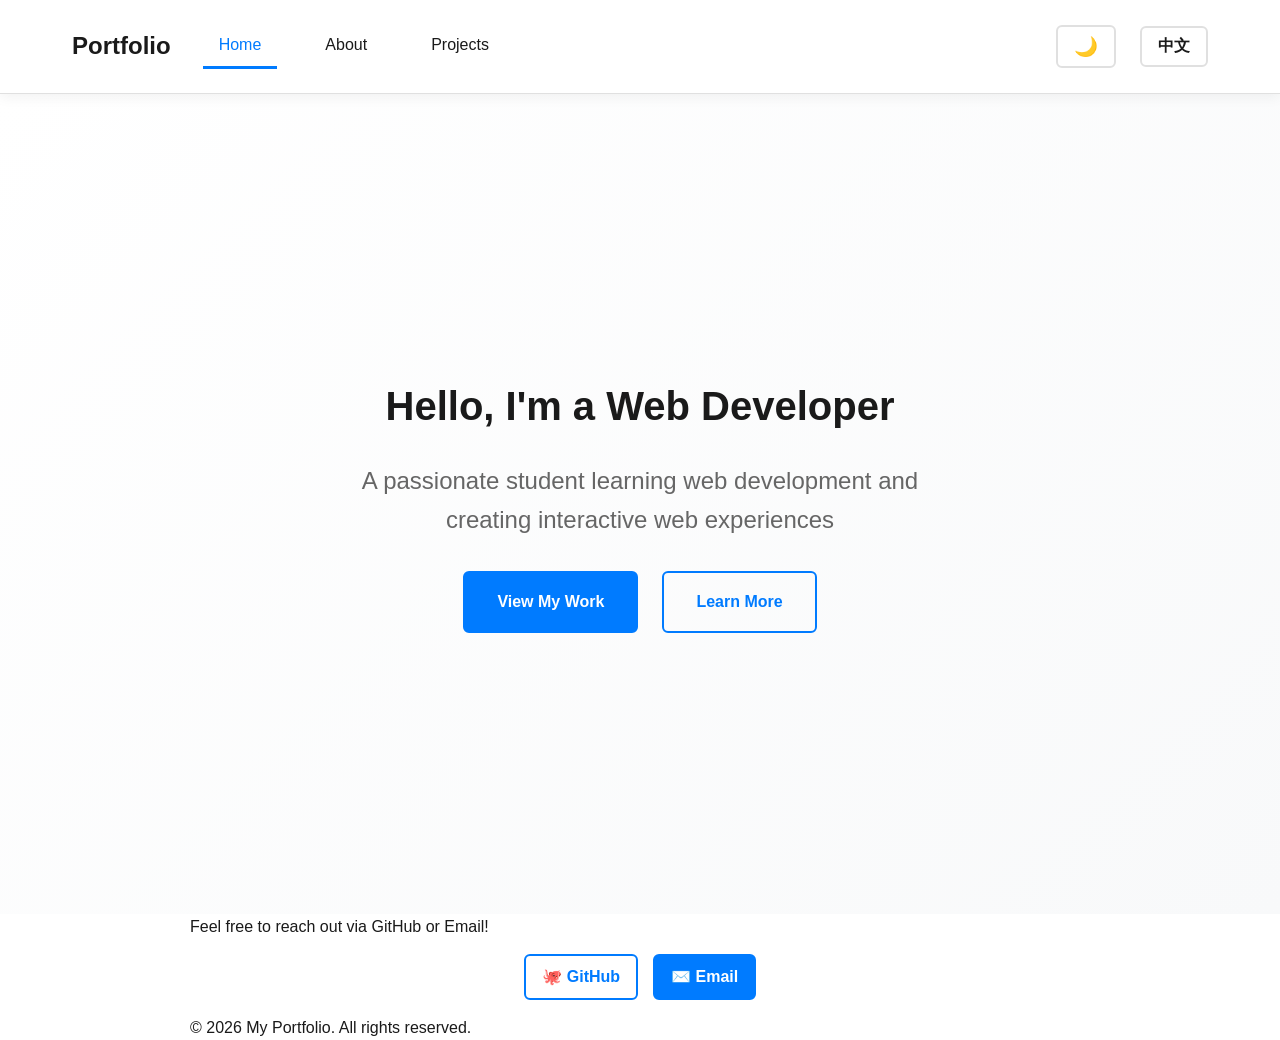
==== commit f7858a79: "Update index.html" ====
--- a/index.html
+++ b/index.html
@@ -53,9 +53,9 @@
                         <span>🐙</span> GitHub
                     </a>
                     
-                    <a href="mailto:YourEmail@example.com" class="btn btn-primary" style="padding: 8px 16px; text-decoration: none; display: inline-flex; align-items: center; gap: 5px;">
-                        <span>✉️</span> Email
-                    </a>
+                    <a href="mailto:headsome108@gmail.com" class="btn btn-primary" data-en="✉️ Email" data-zh="✉️ Email" style="padding: 8px 16px; text-decoration: none; display: inline-flex; align-items: center; gap: 5px;">
+    ✉️ Email
+</a>
                 </div>
 
                 <p id="copyright" data-en="© 2026 My Portfolio. All rights reserved." data-zh="© 2026 我的作品集。版權所有">© 2026 我的作品集。版權所有</p>
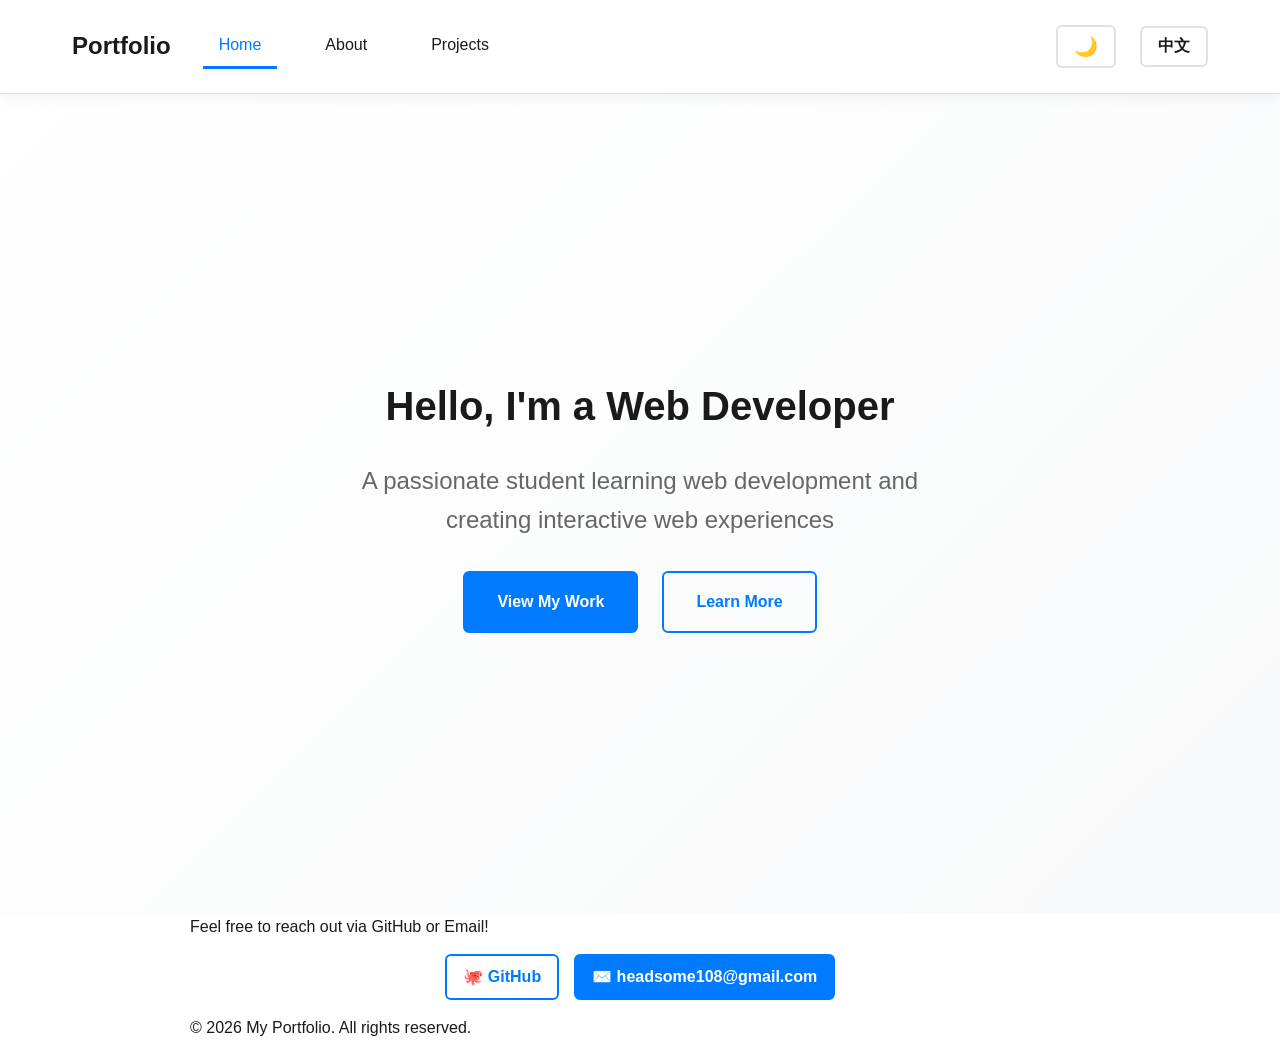
==== commit d0da57ff: "Update index.html" ====
--- a/index.html
+++ b/index.html
@@ -53,8 +53,8 @@
                         <span>🐙</span> GitHub
                     </a>
                     
-                    <a href="mailto:headsome108@gmail.com" class="btn btn-primary" data-en="✉️ Email" data-zh="✉️ Email" style="padding: 8px 16px; text-decoration: none; display: inline-flex; align-items: center; gap: 5px;">
-    ✉️ Email
+                   <a href="mailto:headsome108@gmail.com" class="btn btn-primary" data-en="✉️ headsome108@gmail.com" data-zh="✉️ headsome108@gmail.com" style="padding: 8px 16px; text-decoration: none; display: inline-flex; align-items: center; gap: 5px;">
+    ✉️ headsome108@gmail.com
 </a>
                 </div>
 
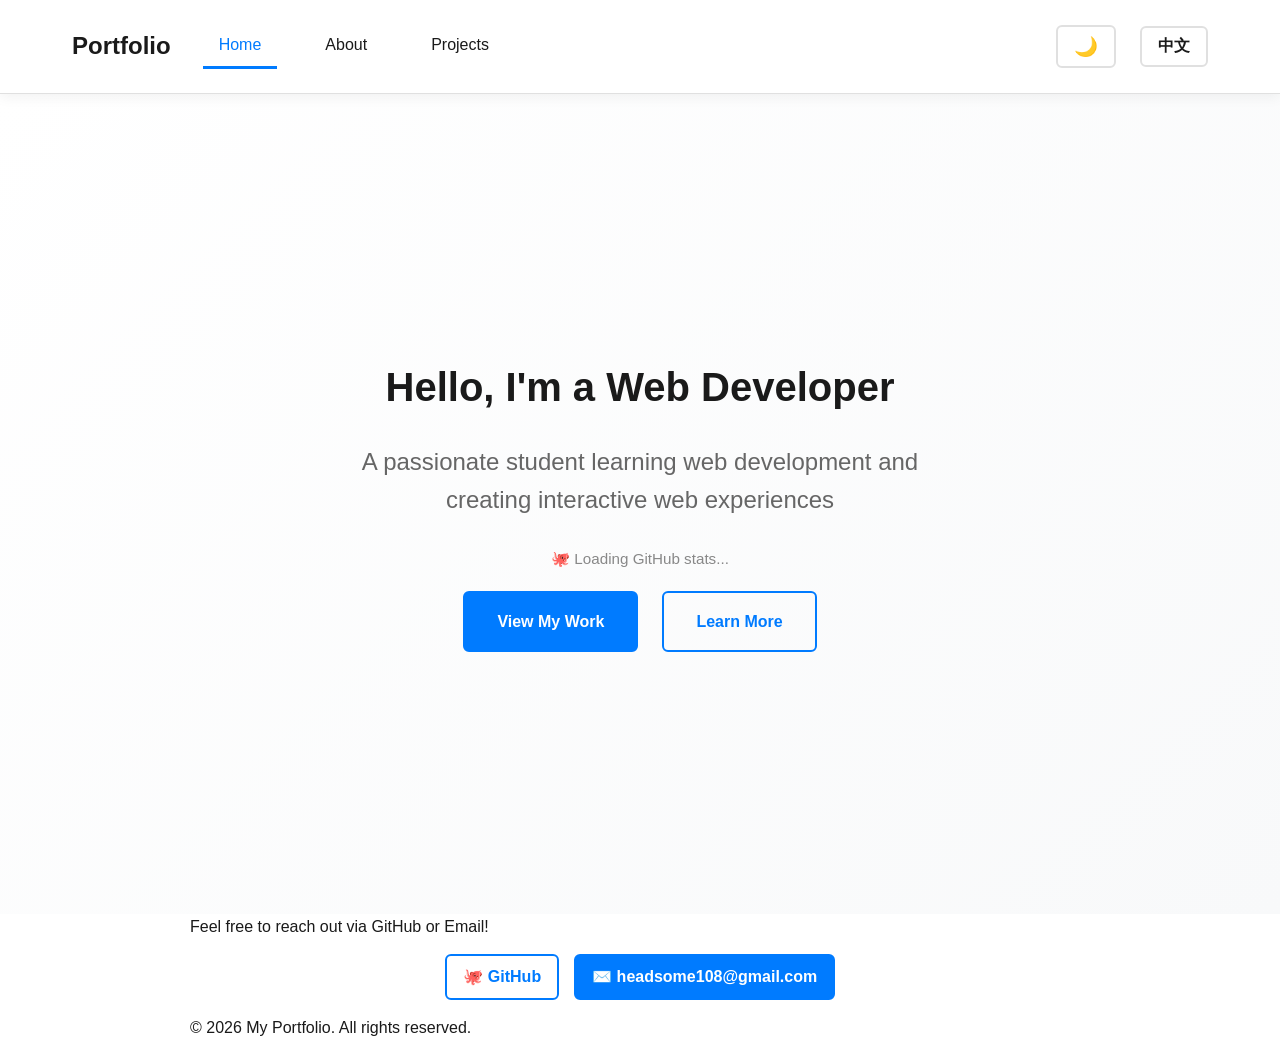
==== commit 00e7e502: "Update index.html" ====
--- a/index.html
+++ b/index.html
@@ -31,11 +31,15 @@
 
     <!-- Main Content -->
     <main>
-        <!-- Hero Section -->
-        <section id="home" class="hero">
+       <section id="home" class="hero">
             <div class="hero-content">
                 <h1 data-en="Hello, I'm a Web Developer" data-zh="你好，我是網頁開發者">Hello, I'm a Web Developer</h1>
                 <p data-en="A passionate student learning web development and creating interactive web experiences" data-zh="一位熱情的學生，正在學習網頁開發並創建互動式網站體驗">A passionate student learning web development and creating interactive web experiences</p>
+                
+                <div class="github-stats" data-en="🐙 Loading GitHub stats..." data-zh="🐙 GitHub 數據載入中..." style="margin: -5px 0 20px 0; color: #888; font-size: 0.95rem; font-weight: 500;">
+                    🐙 GitHub 數據載入中...
+                </div>
+                
                 <div class="cta-buttons">
                     <a href="projects.html" class="btn btn-primary" data-en="View My Work" data-zh="查看我的作品">View My Work</a>
                     <a href="about.html" class="btn btn-secondary" data-en="Learn More" data-zh="了解更多">Learn More</a>
